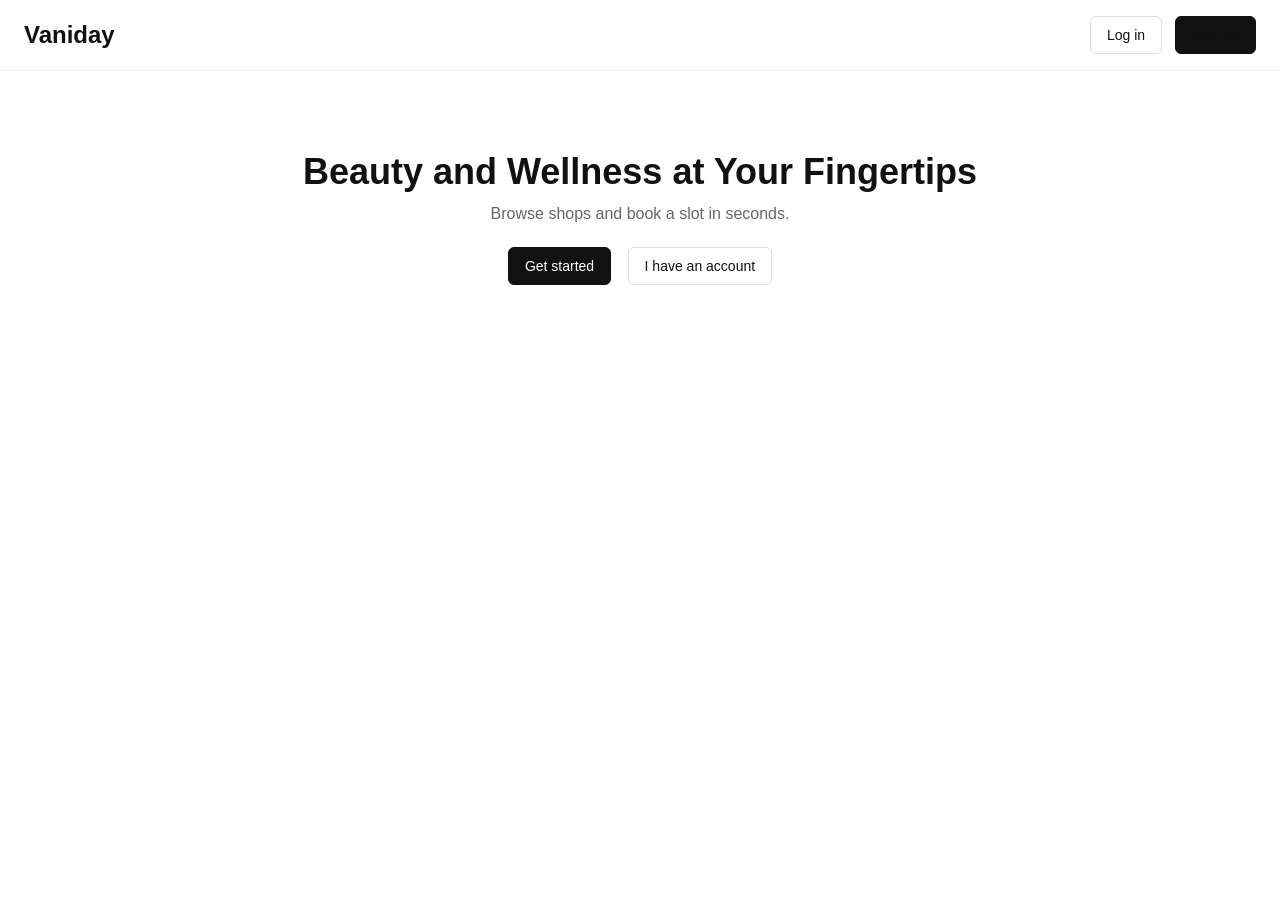
==== vaniday-html/index.html @ 76088f73 "First commit" ====
<!DOCTYPE html>
<html lang="en">
<head>
  <meta charset="UTF-8" />
  <title>Vaniday - Beauty and Wellness</title>
  <link rel="stylesheet" href="style.css" />
</head>
<body>
  <header class="topbar">
    <h2>Vaniday</h2>
    <div>
      <a href="login.html" class="btn">Log in</a>
      <a href="signup.html" class="btn btn-dark">Sign up</a>
    </div>
  </header>

  <main class="hero">
    <h1>Beauty and Wellness at Your Fingertips</h1>
    <p>Browse shops and book a slot in seconds.</p>
    <div>
      <a href="signup.html" class="btn btn-dark">Get started</a>
      <a href="login.html" class="btn btn-outline">I have an account</a>
    </div>
  </main>
</body>
</html>
---- vaniday-html/style.css ----
* { box-sizing: border-box; margin: 0; padding: 0; }

body {
  font-family: Arial, sans-serif;
  background: #fff;
  color: #111;
  min-height: 100vh;
}

.topbar {
  display: flex;
  justify-content: space-between;
  align-items: center;
  padding: 16px 24px;
  border-bottom: 1px solid #eee;
}

.topbar a { margin-left: 8px; text-decoration: none; color: #111; }

.hero {
  text-align: center;
  padding: 80px 20px;
}

.hero h1 { font-size: 36px; margin-bottom: 12px; }
.hero p { color: #666; margin-bottom: 24px; }
.hero a { margin: 0 6px; }

.btn {
  display: inline-block;
  padding: 10px 16px;
  border: 1px solid #ddd;
  border-radius: 6px;
  background: #fff;
  color: #111;
  cursor: pointer;
  font-size: 14px;
  text-decoration: none;
}

.btn-dark { background: #111; color: #fff; border-color: #111; }
.btn-outline { background: #fff; }
.full { width: 100%; margin-bottom: 12px; }

.center-page {
  display: flex;
  align-items: center;
  justify-content: center;
  background: #f7f7f7;
  padding: 20px;
}

.card {
  width: 100%;
  max-width: 380px;
  background: #fff;
  padding: 24px;
  border: 1px solid #eee;
  border-radius: 8px;
}

.card h1 { text-align: center; font-size: 20px; margin-bottom: 4px; }
.muted { color: #666; text-align: center; margin-bottom: 16px; font-size: 14px; }
.center { text-align: center; margin-top: 16px; font-size: 14px; }

form input {
  width: 100%;
  padding: 10px;
  margin-bottom: 10px;
  border: 1px solid #ddd;
  border-radius: 6px;
  font-size: 14px;
}

.role-row { display: flex; gap: 8px; margin-bottom: 16px; }
.role-btn { flex: 1; }
.role-btn.active { background: #111; color: #fff; border-color: #111; }

a { color: #111; }
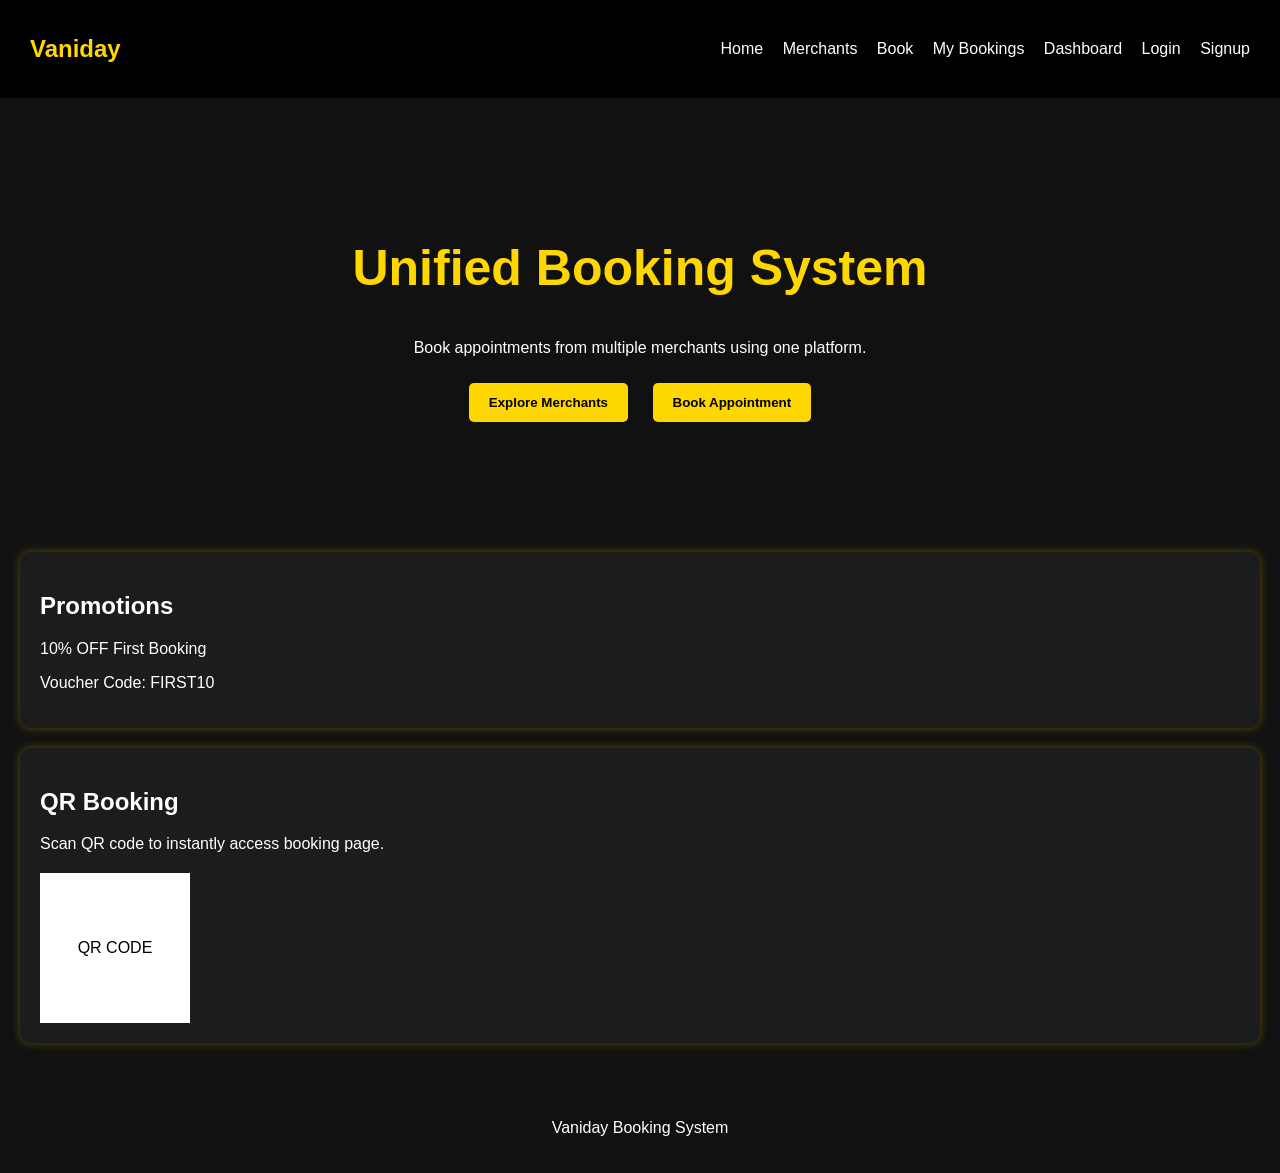
==== commit 8a426b3a: "updated website" ====
--- a/vaniday-html/index.html
+++ b/vaniday-html/index.html
@@ -1,26 +1,102 @@
 <!DOCTYPE html>
 <html lang="en">
+
 <head>
-  <meta charset="UTF-8" />
-  <title>Vaniday - Beauty and Wellness</title>
-  <link rel="stylesheet" href="style.css" />
+
+    <meta charset="UTF-8">
+
+    <meta name="viewport" content="width=device-width, initial-scale=1.0">
+
+    <title>Vaniday</title>
+
+    <link rel="stylesheet" href="style.css">
+
 </head>
+
 <body>
-  <header class="topbar">
-    <h2>Vaniday</h2>
-    <div>
-      <a href="login.html" class="btn">Log in</a>
-      <a href="signup.html" class="btn btn-dark">Sign up</a>
-    </div>
-  </header>
 
-  <main class="hero">
-    <h1>Beauty and Wellness at Your Fingertips</h1>
-    <p>Browse shops and book a slot in seconds.</p>
-    <div>
-      <a href="signup.html" class="btn btn-dark">Get started</a>
-      <a href="login.html" class="btn btn-outline">I have an account</a>
-    </div>
-  </main>
+    <nav>
+
+        <h1>Vaniday</h1>
+
+        <div>
+
+            <a href="index.html">Home</a>
+
+            <a href="merchants.html">Merchants</a>
+
+            <a href="booking.html">Book</a>
+
+            <a href="my-booking.html">My Bookings</a>
+
+            <a href="dashboard.html">Dashboard</a>
+
+            <a href="login.html">Login</a>
+
+            <a href="signup.html">Signup</a>
+
+        </div>
+
+    </nav>
+
+
+    <section class="hero">
+
+        <h1>Unified Booking System</h1>
+
+        <p>
+            Book appointments from multiple merchants using one platform.
+        </p>
+
+        <button onclick="window.location.href='merchants.html'">
+
+            Explore Merchants
+
+        </button>
+
+        <button onclick="window.location.href='booking.html'">
+
+            Book Appointment
+
+        </button>
+
+    </section>
+
+
+    <section class="card">
+
+        <h2>Promotions</h2>
+
+        <p>10% OFF First Booking</p>
+
+        <p>Voucher Code: FIRST10</p>
+
+    </section>
+
+
+    <section class="card">
+
+        <h2>QR Booking</h2>
+
+        <p>
+            Scan QR code to instantly access booking page.
+        </p>
+
+        <div class="qr-box">
+
+            QR CODE
+
+        </div>
+
+    </section>
+
+
+    <footer>
+
+        <p>Vaniday Booking System</p>
+
+    </footer>
+
 </body>
+
 </html>
--- a/vaniday-html/style.css
+++ b/vaniday-html/style.css
@@ -1,79 +1,225 @@
-* { box-sizing: border-box; margin: 0; padding: 0; }
-
 body {
-  font-family: Arial, sans-serif;
-  background: #fff;
-  color: #111;
-  min-height: 100vh;
-}
-
-.topbar {
-  display: flex;
-  justify-content: space-between;
-  align-items: center;
-  padding: 16px 24px;
-  border-bottom: 1px solid #eee;
-}
-
-.topbar a { margin-left: 8px; text-decoration: none; color: #111; }
+
+    margin: 0;
+
+    font-family: Arial, sans-serif;
+
+    background-color: #111;
+
+    color: white;
+
+}
+
+
+nav {
+
+    background-color: black;
+
+    display: flex;
+
+    justify-content: space-between;
+
+    align-items: center;
+
+    padding: 15px 30px;
+
+}
+
+
+nav h1 {
+
+    color: gold;
+
+}
+
+
+nav a {
+
+    color: white;
+
+    text-decoration: none;
+
+    margin-left: 15px;
+
+}
+
+
+nav a:hover {
+
+    color: gold;
+
+}
+
 
 .hero {
-  text-align: center;
-  padding: 80px 20px;
-}
-
-.hero h1 { font-size: 36px; margin-bottom: 12px; }
-.hero p { color: #666; margin-bottom: 24px; }
-.hero a { margin: 0 6px; }
-
-.btn {
-  display: inline-block;
-  padding: 10px 16px;
-  border: 1px solid #ddd;
-  border-radius: 6px;
-  background: #fff;
-  color: #111;
-  cursor: pointer;
-  font-size: 14px;
-  text-decoration: none;
-}
-
-.btn-dark { background: #111; color: #fff; border-color: #111; }
-.btn-outline { background: #fff; }
-.full { width: 100%; margin-bottom: 12px; }
-
-.center-page {
-  display: flex;
-  align-items: center;
-  justify-content: center;
-  background: #f7f7f7;
-  padding: 20px;
-}
+
+    text-align: center;
+
+    padding: 100px 20px;
+
+}
+
+
+.hero h1 {
+
+    color: gold;
+
+    font-size: 50px;
+
+}
+
+
+button {
+
+    background-color: gold;
+
+    color: black;
+
+    border: none;
+
+    padding: 12px 20px;
+
+    margin: 10px;
+
+    border-radius: 5px;
+
+    cursor: pointer;
+
+    font-weight: bold;
+
+}
+
+
+button:hover {
+
+    background-color: orange;
+
+}
+
 
 .card {
-  width: 100%;
-  max-width: 380px;
-  background: #fff;
-  padding: 24px;
-  border: 1px solid #eee;
-  border-radius: 8px;
-}
-
-.card h1 { text-align: center; font-size: 20px; margin-bottom: 4px; }
-.muted { color: #666; text-align: center; margin-bottom: 16px; font-size: 14px; }
-.center { text-align: center; margin-top: 16px; font-size: 14px; }
-
-form input {
-  width: 100%;
-  padding: 10px;
-  margin-bottom: 10px;
-  border: 1px solid #ddd;
-  border-radius: 6px;
-  font-size: 14px;
-}
-
-.role-row { display: flex; gap: 8px; margin-bottom: 16px; }
-.role-btn { flex: 1; }
-.role-btn.active { background: #111; color: #fff; border-color: #111; }
-
-a { color: #111; }
+
+    background-color: #1c1c1c;
+
+    margin: 20px;
+
+    padding: 20px;
+
+    border-radius: 10px;
+
+    box-shadow: 0px 0px 10px rgba(255, 215, 0, 0.3);
+
+}
+
+
+.qr-box {
+
+    width: 150px;
+
+    height: 150px;
+
+    background-color: white;
+
+    color: black;
+
+    display: flex;
+
+    justify-content: center;
+
+    align-items: center;
+
+    margin-top: 20px;
+
+}
+
+
+footer {
+
+    text-align: center;
+
+    padding: 20px;
+
+    margin-top: 40px;
+
+}
+
+
+.form-container {
+
+    width: 350px;
+
+    margin: 50px auto;
+
+    background-color: #1c1c1c;
+
+    padding: 30px;
+
+    border-radius: 10px;
+
+}
+
+
+.form-container h1 {
+
+    text-align: center;
+
+    color: gold;
+
+}
+
+
+input,
+select {
+
+    width: 100%;
+
+    padding: 12px;
+
+    margin-top: 10px;
+
+    margin-bottom: 20px;
+
+    border-radius: 5px;
+
+    border: none;
+
+}
+
+
+.page-title {
+
+    text-align: center;
+
+    color: gold;
+
+    margin-top: 30px;
+
+}
+
+
+.merchant-grid {
+
+    display: flex;
+
+    gap: 20px;
+
+    flex-wrap: wrap;
+
+    justify-content: center;
+
+}
+
+
+.merchant-card {
+
+    background-color: #1c1c1c;
+
+    padding: 20px;
+
+    border-radius: 10px;
+
+    width: 250px;
+
+    box-shadow: 0px 0px 10px rgba(255, 215, 0, 0.3);
+
+}
